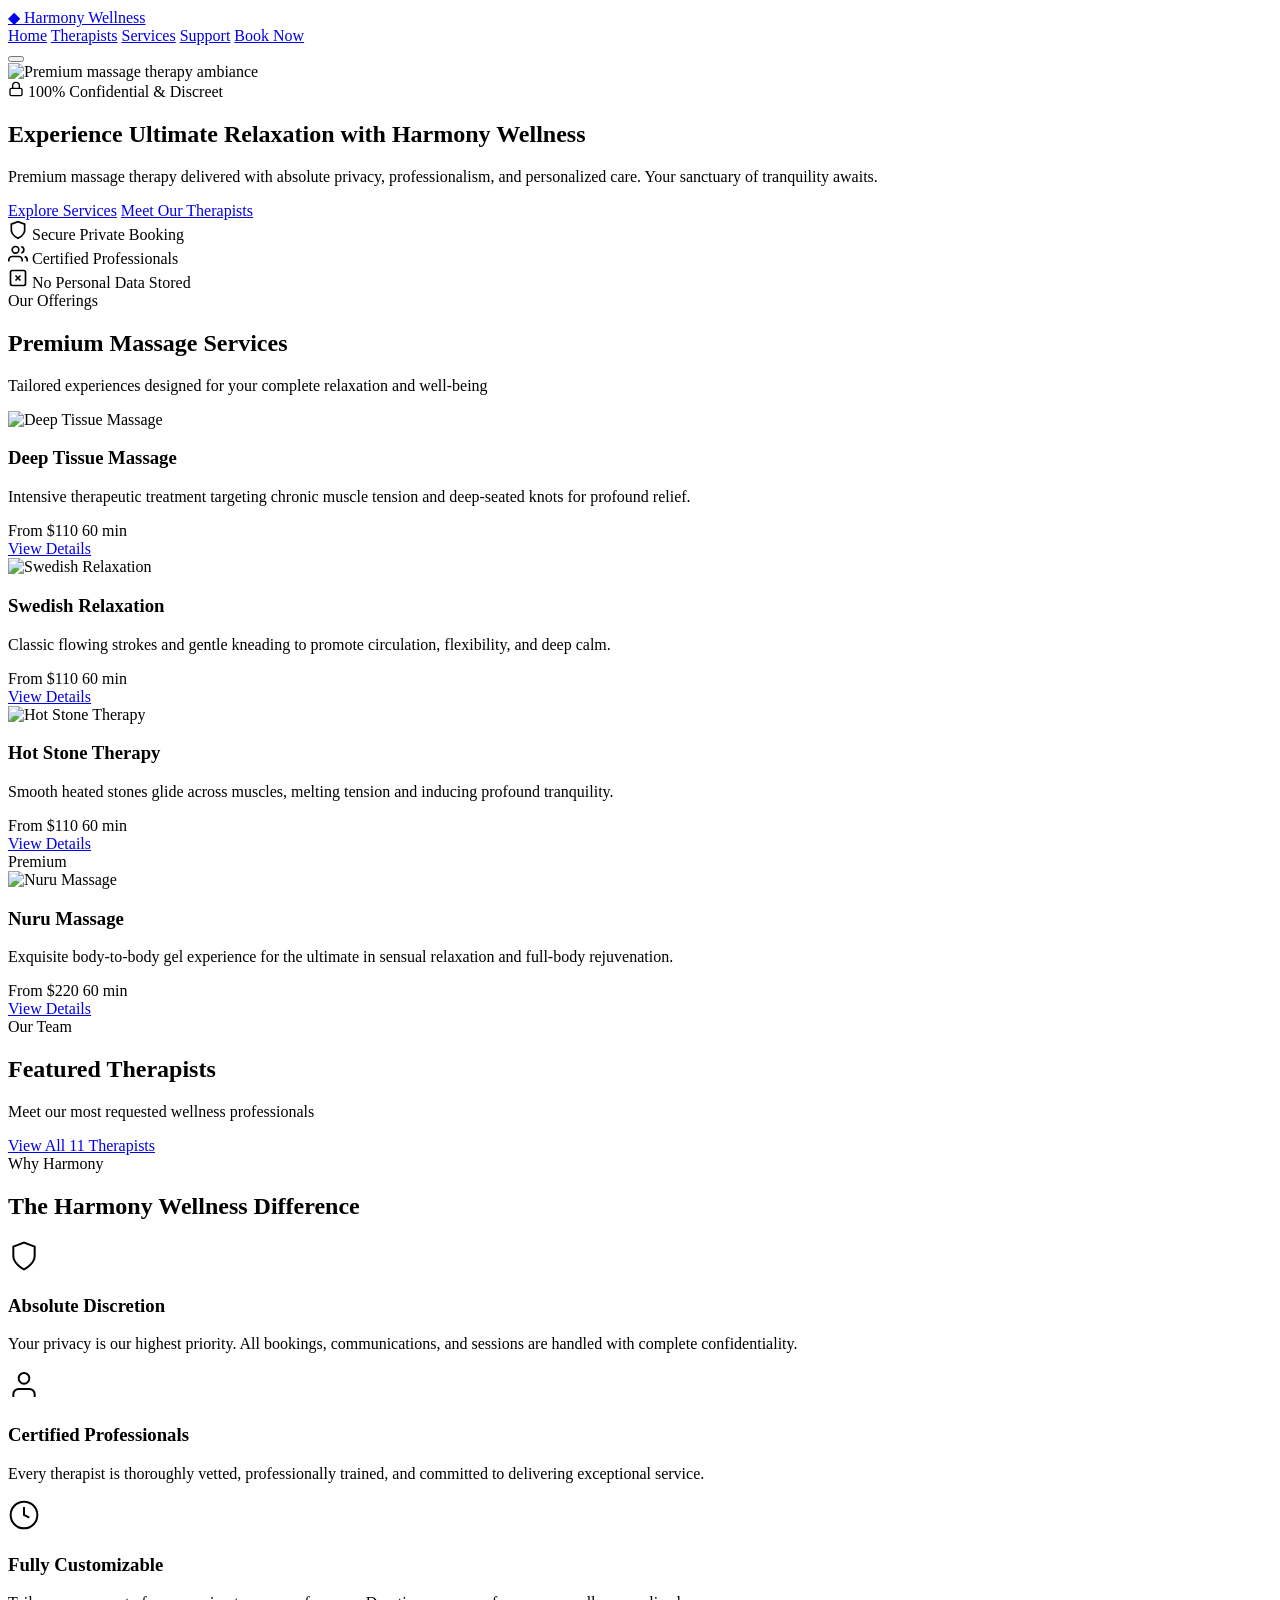
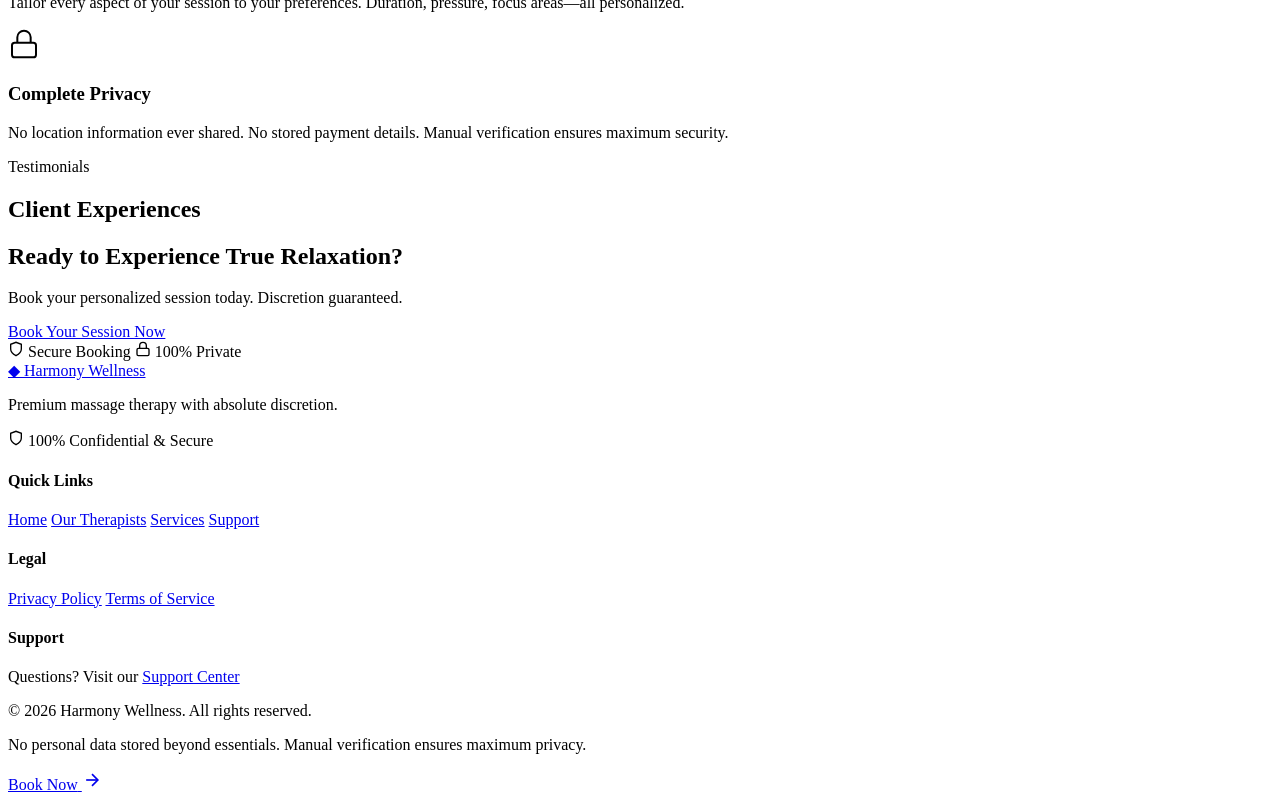
==== index.html @ 5033ab58 "Create index.html" ====
<!DOCTYPE html>
<html lang="en">
<head>
    <meta charset="UTF-8">
    <meta name="viewport" content="width=device-width, initial-scale=1.0">
    <meta name="description" content="Harmony Wellness - Premium massage therapy and relaxation services. Ultimate privacy, discretion, and client satisfaction.">
    <!-- HTTPS Security Note: This site uses secure connections for all data transmission -->
    <title>Harmony Wellness | Premium Massage Therapy & Relaxation</title>
    <link rel="preconnect" href="https://fonts.googleapis.com">
    <link rel="preconnect" href="https://fonts.gstatic.com" crossorigin>
    <link href="https://fonts.googleapis.com/css2?family=Inter:wght@300;400;500;600;700&family=Open+Sans:wght@400;500;600&display=swap" rel="stylesheet">
    <link rel="stylesheet" href="style.css">
</head>
<body>
    <!-- Sticky Header -->
    <header class="header-sticky">
        <div class="container header-container">
            <a href="index.html" class="logo">
                <span class="logo-icon">◆</span>
                <span class="logo-text">Harmony Wellness</span>
            </a>
            <nav class="main-nav" aria-label="Main Navigation">
                <a href="index.html" class="nav-link active">Home</a>
                <a href="therapists.html" class="nav-link">Therapists</a>
                <a href="services.html" class="nav-link">Services</a>
                <a href="support.html" class="nav-link">Support</a>
                <a href="checkout.html" class="nav-link nav-cta">Book Now</a>
            </nav>
            <button class="mobile-menu-toggle" aria-label="Toggle mobile menu">
                <span></span>
                <span></span>
                <span></span>
            </button>
        </div>
    </header>

    <!-- Hero Section -->
    <section class="hero">
        <div class="hero-bg">
            <!-- Unsplash: premium spa/massage ambiance -->
            <img src="https://images.unsplash.com/photo-1544161515-4ab6ce6db874?w=1920&q=80" alt="Premium massage therapy ambiance" class="hero-img">
            <div class="hero-overlay"></div>
        </div>
        <div class="container hero-content">
            <div class="hero-badge">
                <svg width="16" height="16" viewBox="0 0 24 24" fill="none" stroke="currentColor" stroke-width="2">
                    <rect x="3" y="11" width="18" height="11" rx="2" ry="2"></rect>
                    <path d="M7 11V7a5 5 0 0 1 10 0v4"></path>
                </svg>
                100% Confidential & Discreet
            </div>
            <h1 class="hero-title">Experience Ultimate Relaxation with Harmony Wellness</h1>
            <p class="hero-subtitle">Premium massage therapy delivered with absolute privacy, professionalism, and personalized care. Your sanctuary of tranquility awaits.</p>
            <div class="hero-cta-group">
                <a href="services.html" class="btn btn-primary btn-large">Explore Services</a>
                <a href="therapists.html" class="btn btn-outline btn-large">Meet Our Therapists</a>
            </div>
            <div class="hero-trust">
                <div class="trust-item">
                    <svg width="20" height="20" viewBox="0 0 24 24" fill="none" stroke="currentColor" stroke-width="2">
                        <path d="M12 22s8-4 8-10V5l-8-3-8 3v7c0 6 8 10 8 10z"></path>
                    </svg>
                    <span>Secure Private Booking</span>
                </div>
                <div class="trust-item">
                    <svg width="20" height="20" viewBox="0 0 24 24" fill="none" stroke="currentColor" stroke-width="2">
                        <path d="M17 21v-2a4 4 0 0 0-4-4H5a4 4 0 0 0-4 4v2"></path>
                        <circle cx="9" cy="7" r="4"></circle>
                        <path d="M23 21v-2a4 4 0 0 0-3-3.87"></path>
                        <path d="M16 3.13a4 4 0 0 1 0 7.75"></path>
                    </svg>
                    <span>Certified Professionals</span>
                </div>
                <div class="trust-item">
                    <svg width="20" height="20" viewBox="0 0 24 24" fill="none" stroke="currentColor" stroke-width="2">
                        <rect x="3" y="3" width="18" height="18" rx="2" ry="2"></rect>
                        <line x1="9" y1="9" x2="15" y2="15"></line>
                        <line x1="15" y1="9" x2="9" y2="15"></line>
                    </svg>
                    <span>No Personal Data Stored</span>
                </div>
            </div>
        </div>
    </section>

    <!-- Services Overview -->
    <section class="section section-services">
        <div class="container">
            <div class="section-header">
                <span class="section-label">Our Offerings</span>
                <h2 class="section-title">Premium Massage Services</h2>
                <p class="section-subtitle">Tailored experiences designed for your complete relaxation and well-being</p>
            </div>
            <div class="services-grid">
                <div class="service-card">
                    <div class="service-img-wrap">
                        <img src="https://images.unsplash.com/photo-1600334089648-b0d9d3028eb2?w=600&q=80" alt="Deep Tissue Massage" class="service-img">
                    </div>
                    <div class="service-content">
                        <h3 class="service-title">Deep Tissue Massage</h3>
                        <p class="service-desc">Intensive therapeutic treatment targeting chronic muscle tension and deep-seated knots for profound relief.</p>
                        <div class="service-meta">
                            <span class="service-price">From $110</span>
                            <span class="service-duration">60 min</span>
                        </div>
                        <a href="services.html" class="btn btn-secondary">View Details</a>
                    </div>
                </div>
                <div class="service-card">
                    <div class="service-img-wrap">
                        <img src="https://images.unsplash.com/photo-1519823551278-64ac92734fb1?w=600&q=80" alt="Swedish Relaxation" class="service-img">
                    </div>
                    <div class="service-content">
                        <h3 class="service-title">Swedish Relaxation</h3>
                        <p class="service-desc">Classic flowing strokes and gentle kneading to promote circulation, flexibility, and deep calm.</p>
                        <div class="service-meta">
                            <span class="service-price">From $110</span>
                            <span class="service-duration">60 min</span>
                        </div>
                        <a href="services.html" class="btn btn-secondary">View Details</a>
                    </div>
                </div>
                <div class="service-card">
                    <div class="service-img-wrap">
                        <img src="https://images.unsplash.com/photo-1540555700478-4be289fbecef?w=600&q=80" alt="Hot Stone Therapy" class="service-img">
                    </div>
                    <div class="service-content">
                        <h3 class="service-title">Hot Stone Therapy</h3>
                        <p class="service-desc">Smooth heated stones glide across muscles, melting tension and inducing profound tranquility.</p>
                        <div class="service-meta">
                            <span class="service-price">From $110</span>
                            <span class="service-duration">60 min</span>
                        </div>
                        <a href="services.html" class="btn btn-secondary">View Details</a>
                    </div>
                </div>
                <div class="service-card service-card-premium">
                    <div class="service-badge">Premium</div>
                    <div class="service-img-wrap">
                        <img src="https://images.unsplash.com/photo-1515377905703-c4788e51af15?w=600&q=80" alt="Nuru Massage" class="service-img">
                    </div>
                    <div class="service-content">
                        <h3 class="service-title">Nuru Massage</h3>
                        <p class="service-desc">Exquisite body-to-body gel experience for the ultimate in sensual relaxation and full-body rejuvenation.</p>
                        <div class="service-meta">
                            <span class="service-price">From $220</span>
                            <span class="service-duration">60 min</span>
                        </div>
                        <a href="services.html" class="btn btn-secondary">View Details</a>
                    </div>
                </div>
            </div>
        </div>
    </section>

    <!-- Featured Therapists -->
    <section class="section section-therapists bg-light">
        <div class="container">
            <div class="section-header">
                <span class="section-label">Our Team</span>
                <h2 class="section-title">Featured Therapists</h2>
                <p class="section-subtitle">Meet our most requested wellness professionals</p>
            </div>
            <div class="therapists-carousel" id="featuredTherapists">
                <!-- Populated by JS -->
            </div>
            <div class="section-cta">
                <a href="therapists.html" class="btn btn-primary">View All 11 Therapists</a>
            </div>
        </div>
    </section>

    <!-- Why Choose Us -->
    <section class="section section-why">
        <div class="container">
            <div class="section-header">
                <span class="section-label">Why Harmony</span>
                <h2 class="section-title">The Harmony Wellness Difference</h2>
            </div>
            <div class="why-grid">
                <div class="why-card">
                    <div class="why-icon">
                        <svg width="32" height="32" viewBox="0 0 24 24" fill="none" stroke="currentColor" stroke-width="1.5">
                            <path d="M12 22s8-4 8-10V5l-8-3-8 3v7c0 6 8 10 8 10z"></path>
                        </svg>
                    </div>
                    <h3 class="why-title">Absolute Discretion</h3>
                    <p class="why-desc">Your privacy is our highest priority. All bookings, communications, and sessions are handled with complete confidentiality.</p>
                </div>
                <div class="why-card">
                    <div class="why-icon">
                        <svg width="32" height="32" viewBox="0 0 24 24" fill="none" stroke="currentColor" stroke-width="1.5">
                            <path d="M20 21v-2a4 4 0 0 0-4-4H8a4 4 0 0 0-4 4v2"></path>
                            <circle cx="12" cy="7" r="4"></circle>
                        </svg>
                    </div>
                    <h3 class="why-title">Certified Professionals</h3>
                    <p class="why-desc">Every therapist is thoroughly vetted, professionally trained, and committed to delivering exceptional service.</p>
                </div>
                <div class="why-card">
                    <div class="why-icon">
                        <svg width="32" height="32" viewBox="0 0 24 24" fill="none" stroke="currentColor" stroke-width="1.5">
                            <circle cx="12" cy="12" r="10"></circle>
                            <path d="M12 6v6l4 2"></path>
                        </svg>
                    </div>
                    <h3 class="why-title">Fully Customizable</h3>
                    <p class="why-desc">Tailor every aspect of your session to your preferences. Duration, pressure, focus areas—all personalized.</p>
                </div>
                <div class="why-card">
                    <div class="why-icon">
                        <svg width="32" height="32" viewBox="0 0 24 24" fill="none" stroke="currentColor" stroke-width="1.5">
                            <rect x="3" y="11" width="18" height="11" rx="2" ry="2"></rect>
                            <path d="M7 11V7a5 5 0 0 1 10 0v4"></path>
                        </svg>
                    </div>
                    <h3 class="why-title">Complete Privacy</h3>
                    <p class="why-desc">No location information ever shared. No stored payment details. Manual verification ensures maximum security.</p>
                </div>
            </div>
        </div>
    </section>

    <!-- Testimonials -->
    <section class="section section-testimonials bg-light">
        <div class="container">
            <div class="section-header">
                <span class="section-label">Testimonials</span>
                <h2 class="section-title">Client Experiences</h2>
            </div>
            <div class="testimonials-slider" id="testimonialsSlider">
                <!-- Populated by JS -->
            </div>
        </div>
    </section>

    <!-- Final CTA -->
    <section class="section section-cta-final">
        <div class="container">
            <div class="cta-box">
                <h2 class="cta-title">Ready to Experience True Relaxation?</h2>
                <p class="cta-desc">Book your personalized session today. Discretion guaranteed.</p>
                <a href="checkout.html" class="btn btn-primary btn-large">Book Your Session Now</a>
                <div class="cta-trust">
                    <span class="trust-badge">
                        <svg width="16" height="16" viewBox="0 0 24 24" fill="none" stroke="currentColor" stroke-width="2">
                            <path d="M12 22s8-4 8-10V5l-8-3-8 3v7c0 6 8 10 8 10z"></path>
                        </svg>
                        Secure Booking
                    </span>
                    <span class="trust-badge">
                        <svg width="16" height="16" viewBox="0 0 24 24" fill="none" stroke="currentColor" stroke-width="2">
                            <rect x="3" y="11" width="18" height="11" rx="2" ry="2"></rect>
                            <path d="M7 11V7a5 5 0 0 1 10 0v4"></path>
                        </svg>
                        100% Private
                    </span>
                </div>
            </div>
        </div>
    </section>

    <!-- Footer -->
    <footer class="footer">
        <div class="container">
            <div class="footer-grid">
                <div class="footer-brand">
                    <a href="index.html" class="logo">
                        <span class="logo-icon">◆</span>
                        <span class="logo-text">Harmony Wellness</span>
                    </a>
                    <p class="footer-tagline">Premium massage therapy with absolute discretion.</p>
                    <div class="footer-secure">
                        <svg width="16" height="16" viewBox="0 0 24 24" fill="none" stroke="currentColor" stroke-width="2">
                            <path d="M12 22s8-4 8-10V5l-8-3-8 3v7c0 6 8 10 8 10z"></path>
                        </svg>
                        100% Confidential & Secure
                    </div>
                </div>
                <div class="footer-links">
                    <h4 class="footer-title">Quick Links</h4>
                    <nav aria-label="Footer Navigation">
                        <a href="index.html">Home</a>
                        <a href="therapists.html">Our Therapists</a>
                        <a href="services.html">Services</a>
                        <a href="support.html">Support</a>
                    </nav>
                </div>
                <div class="footer-links">
                    <h4 class="footer-title">Legal</h4>
                    <nav aria-label="Legal Navigation">
                        <a href="#" onclick="alert('Privacy Policy placeholder'); return false;">Privacy Policy</a>
                        <a href="#" onclick="alert('Terms of Service placeholder'); return false;">Terms of Service</a>
                    </nav>
                </div>
                <div class="footer-contact">
                    <h4 class="footer-title">Support</h4>
                    <p>Questions? Visit our <a href="support.html">Support Center</a></p>
                </div>
            </div>
            <div class="footer-bottom">
                <p class="copyright">&copy; 2026 Harmony Wellness. All rights reserved.</p>
                <p class="footer-note">No personal data stored beyond essentials. Manual verification ensures maximum privacy.</p>
            </div>
        </div>
    </footer>

    <!-- Floating Book Now Button -->
    <a href="checkout.html" class="floating-cta" aria-label="Book Now">
        <span>Book Now</span>
        <svg width="20" height="20" viewBox="0 0 24 24" fill="none" stroke="currentColor" stroke-width="2">
            <line x1="5" y1="12" x2="19" y2="12"></line>
            <polyline points="12 5 19 12 12 19"></polyline>
        </svg>
    </a>

    <script src="script.js"></script>
</body>
</html>
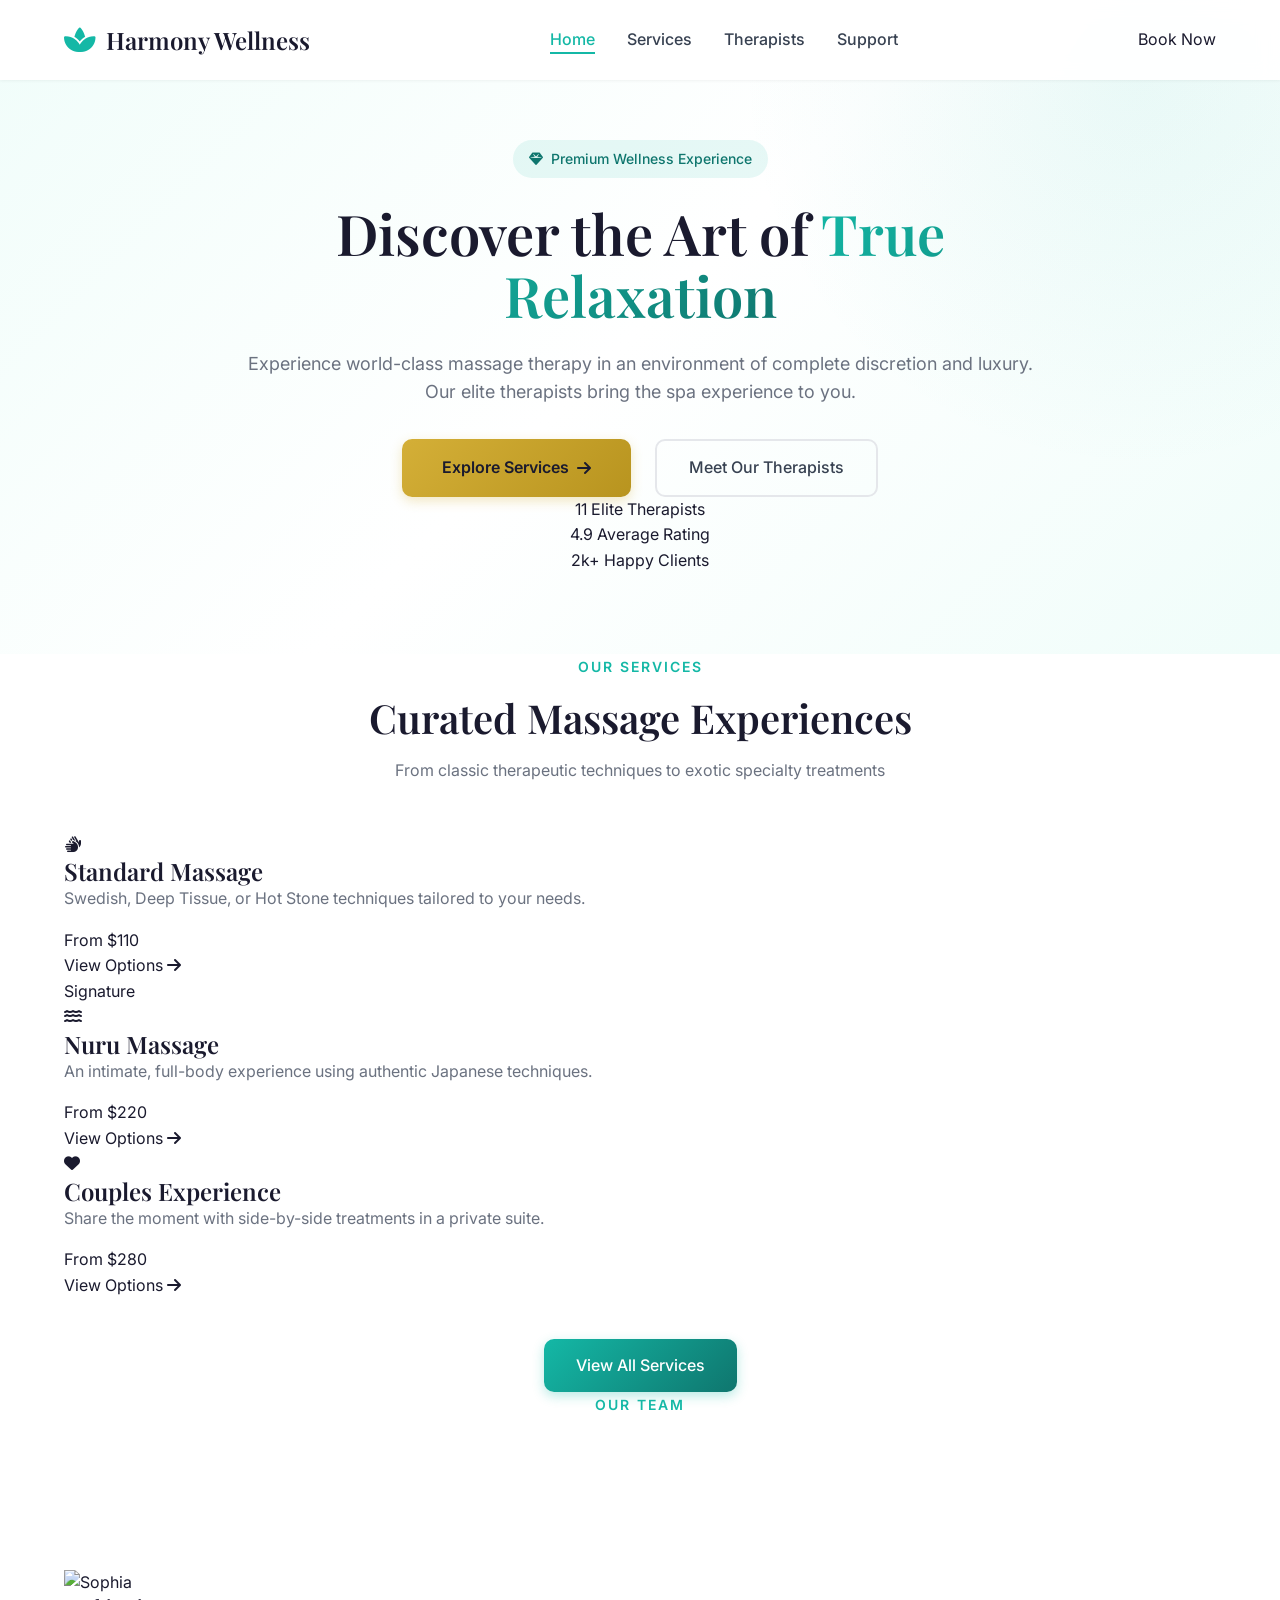
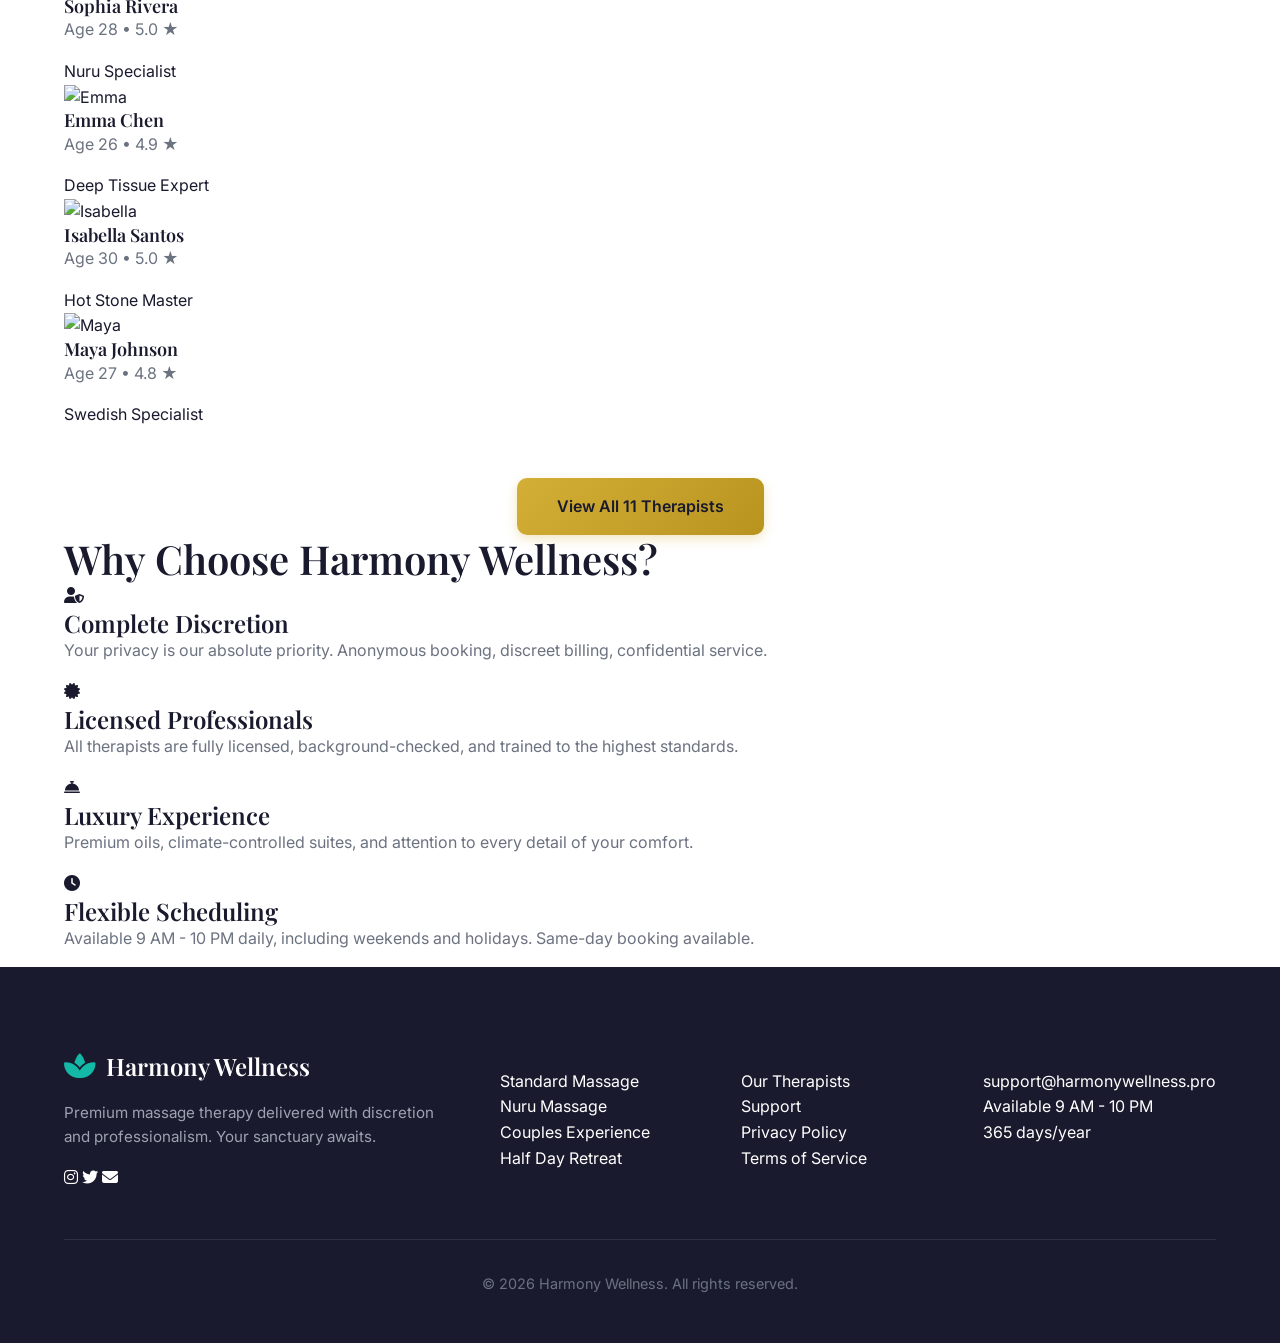
==== commit e74e3448: "Update index.html" ====
--- a/index.html
+++ b/index.html
@@ -3,316 +3,259 @@
 <head>
     <meta charset="UTF-8">
     <meta name="viewport" content="width=device-width, initial-scale=1.0">
-    <meta name="description" content="Harmony Wellness - Premium massage therapy and relaxation services. Ultimate privacy, discretion, and client satisfaction.">
-    <!-- HTTPS Security Note: This site uses secure connections for all data transmission -->
-    <title>Harmony Wellness | Premium Massage Therapy & Relaxation</title>
+    <meta name="description" content="Premium massage therapy with discretion and professionalism. Experience true relaxation with Harmony Wellness.">
+    <title>Harmony Wellness | Premium Massage Therapy</title>
+    
+    <!-- Fonts -->
     <link rel="preconnect" href="https://fonts.googleapis.com">
     <link rel="preconnect" href="https://fonts.gstatic.com" crossorigin>
-    <link href="https://fonts.googleapis.com/css2?family=Inter:wght@300;400;500;600;700&family=Open+Sans:wght@400;500;600&display=swap" rel="stylesheet">
+    <link href="https://fonts.googleapis.com/css2?family=Playfair+Display:wght@400;500;600;700&family=Inter:wght@300;400;500;600&display=swap" rel="stylesheet">
+    
+    <!-- Font Awesome -->
+    <link rel="stylesheet" href="https://cdnjs.cloudflare.com/ajax/libs/font-awesome/6.4.0/css/all.min.css">
+    
+    <!-- Styles -->
     <link rel="stylesheet" href="style.css">
 </head>
 <body>
-    <!-- Sticky Header -->
-    <header class="header-sticky">
-        <div class="container header-container">
-            <a href="index.html" class="logo">
-                <span class="logo-icon">◆</span>
-                <span class="logo-text">Harmony Wellness</span>
-            </a>
-            <nav class="main-nav" aria-label="Main Navigation">
-                <a href="index.html" class="nav-link active">Home</a>
-                <a href="therapists.html" class="nav-link">Therapists</a>
-                <a href="services.html" class="nav-link">Services</a>
-                <a href="support.html" class="nav-link">Support</a>
-                <a href="checkout.html" class="nav-link nav-cta">Book Now</a>
-            </nav>
-            <button class="mobile-menu-toggle" aria-label="Toggle mobile menu">
-                <span></span>
-                <span></span>
-                <span></span>
-            </button>
-        </div>
-    </header>
+        <!-- Navigation -->
+    <nav class="main-nav">
+        <div class="container">
+            <div class="nav-wrapper">
+                <a href="index.html" class="logo">
+                    <i class="fas fa-spa"></i>
+                    <span>Harmony Wellness</span>
+                </a>
+                <ul class="nav-links">
+                    <li><a href="index.html" class="active">Home</a></li>
+                    <li><a href="services.html">Services</a></li>
+                    <li><a href="therapists.html">Therapists</a></li>
+                    <li><a href="support.html">Support</a></li>
+                </ul>
+                <a href="checkout.html" class="btn-nav">Book Now</a>
+                <button class="mobile-menu-toggle" onclick="toggleMobileMenu()">
+                    <i class="fas fa-bars"></i>
+                </button>
+            </div>
+        </div>
+    </nav>
 
     <!-- Hero Section -->
-    <section class="hero">
-        <div class="hero-bg">
-            <!-- Unsplash: premium spa/massage ambiance -->
-            <img src="https://images.unsplash.com/photo-1544161515-4ab6ce6db874?w=1920&q=80" alt="Premium massage therapy ambiance" class="hero-img">
-            <div class="hero-overlay"></div>
-        </div>
-        <div class="container hero-content">
-            <div class="hero-badge">
-                <svg width="16" height="16" viewBox="0 0 24 24" fill="none" stroke="currentColor" stroke-width="2">
-                    <rect x="3" y="11" width="18" height="11" rx="2" ry="2"></rect>
-                    <path d="M7 11V7a5 5 0 0 1 10 0v4"></path>
-                </svg>
-                100% Confidential & Discreet
-            </div>
-            <h1 class="hero-title">Experience Ultimate Relaxation with Harmony Wellness</h1>
-            <p class="hero-subtitle">Premium massage therapy delivered with absolute privacy, professionalism, and personalized care. Your sanctuary of tranquility awaits.</p>
-            <div class="hero-cta-group">
-                <a href="services.html" class="btn btn-primary btn-large">Explore Services</a>
-                <a href="therapists.html" class="btn btn-outline btn-large">Meet Our Therapists</a>
-            </div>
-            <div class="hero-trust">
-                <div class="trust-item">
-                    <svg width="20" height="20" viewBox="0 0 24 24" fill="none" stroke="currentColor" stroke-width="2">
-                        <path d="M12 22s8-4 8-10V5l-8-3-8 3v7c0 6 8 10 8 10z"></path>
-                    </svg>
-                    <span>Secure Private Booking</span>
-                </div>
-                <div class="trust-item">
-                    <svg width="20" height="20" viewBox="0 0 24 24" fill="none" stroke="currentColor" stroke-width="2">
-                        <path d="M17 21v-2a4 4 0 0 0-4-4H5a4 4 0 0 0-4 4v2"></path>
-                        <circle cx="9" cy="7" r="4"></circle>
-                        <path d="M23 21v-2a4 4 0 0 0-3-3.87"></path>
-                        <path d="M16 3.13a4 4 0 0 1 0 7.75"></path>
-                    </svg>
-                    <span>Certified Professionals</span>
-                </div>
-                <div class="trust-item">
-                    <svg width="20" height="20" viewBox="0 0 24 24" fill="none" stroke="currentColor" stroke-width="2">
-                        <rect x="3" y="3" width="18" height="18" rx="2" ry="2"></rect>
-                        <line x1="9" y1="9" x2="15" y2="15"></line>
-                        <line x1="15" y1="9" x2="9" y2="15"></line>
-                    </svg>
-                    <span>No Personal Data Stored</span>
-                </div>
+    <section class="hero-section">
+        <div class="hero-bg"></div>
+        <div class="container">
+            <div class="hero-content">
+                <div class="hero-badge">
+                    <i class="fas fa-gem"></i>
+                    <span>Premium Wellness Experience</span>
+                </div>
+                <h1 class="hero-title">Discover the Art of <span class="text-gradient">True Relaxation</span></h1>
+                <p class="hero-description">
+                    Experience world-class massage therapy in an environment of complete discretion and luxury. 
+                    Our elite therapists bring the spa experience to you.
+                </p>
+                <div class="hero-cta">
+                    <a href="services.html" class="btn-gold">
+                        Explore Services
+                        <i class="fas fa-arrow-right"></i>
+                    </a>
+                    <a href="therapists.html" class="btn-secondary">
+                        Meet Our Therapists
+                    </a>
+                </div>
+                <div class="hero-stats">
+                    <div class="stat-item">
+                        <span class="stat-number">11</span>
+                        <span class="stat-label">Elite Therapists</span>
+                    </div>
+                    <div class="stat-item">
+                        <span class="stat-number">4.9</span>
+                        <span class="stat-label">Average Rating</span>
+                    </div>
+                    <div class="stat-item">
+                        <span class="stat-number">2k+</span>
+                        <span class="stat-label">Happy Clients</span>
+                    </div>
+                </div>
+            </div>
+        </div>
+    </section>
+        <!-- Featured Services Section -->
+    <section class="section-light">
+        <div class="container">
+            <div class="section-header">
+                <span class="section-subtitle">Our Services</span>
+                <h2 class="section-title">Curated Massage Experiences</h2>
+                <p class="section-description">From classic therapeutic techniques to exotic specialty treatments</p>
+            </div>
+            
+            <div class="services-preview-grid">
+                <!-- Standard Massage -->
+                <div class="service-preview-card">
+                    <div class="service-icon">
+                        <i class="fas fa-hands"></i>
+                    </div>
+                    <h3>Standard Massage</h3>
+                    <p>Swedish, Deep Tissue, or Hot Stone techniques tailored to your needs.</p>
+                    <div class="service-price">From $110</div>
+                    <a href="services.html#standard" class="btn-text">View Options <i class="fas fa-arrow-right"></i></a>
+                </div>
+                
+                <!-- Nuru Massage -->
+                <div class="service-preview-card featured">
+                    <div class="service-badge">Signature</div>
+                    <div class="service-icon">
+                        <i class="fas fa-water"></i>
+                    </div>
+                    <h3>Nuru Massage</h3>
+                    <p>An intimate, full-body experience using authentic Japanese techniques.</p>
+                    <div class="service-price">From $220</div>
+                    <a href="services.html#nuru" class="btn-text">View Options <i class="fas fa-arrow-right"></i></a>
+                </div>
+                
+                <!-- Couples Massage -->
+                <div class="service-preview-card">
+                    <div class="service-icon">
+                        <i class="fas fa-heart"></i>
+                    </div>
+                    <h3>Couples Experience</h3>
+                    <p>Share the moment with side-by-side treatments in a private suite.</p>
+                    <div class="service-price">From $280</div>
+                    <a href="services.html#couples" class="btn-text">View Options <i class="fas fa-arrow-right"></i></a>
+                </div>
+            </div>
+            
+            <div class="text-center" style="margin-top: 40px;">
+                <a href="services.html" class="btn-primary">View All Services</a>
+            </div>
+        </div>
+    </section>
+        <!-- Featured Therapists -->
+    <section class="section-dark">
+        <div class="container">
+            <div class="section-header light">
+                <span class="section-subtitle">Our Team</span>
+                <h2 class="section-title" style="color: white;">Meet Our Elite Therapists</h2>
+                <p class="section-description" style="color: rgba(255,255,255,0.7);">Licensed professionals with years of experience</p>
+            </div>
+            
+            <div class="therapists-preview-grid">
+                <div class="therapist-preview">
+                    <div class="therapist-img">
+                        <img src="https://images.unsplash.com/photo-1544005313-94ddf0286df2?w=300&h=300&fit=crop" alt="Sophia">
+                    </div>
+                    <h4>Sophia Rivera</h4>
+                    <p>Age 28 • 5.0 ★</p>
+                    <span class="specialty">Nuru Specialist</span>
+                </div>
+                <div class="therapist-preview">
+                    <div class="therapist-img">
+                        <img src="https://images.unsplash.com/photo-1531746020798-e6953c6e8e04?w=300&h=300&fit=crop" alt="Emma">
+                    </div>
+                    <h4>Emma Chen</h4>
+                    <p>Age 26 • 4.9 ★</p>
+                    <span class="specialty">Deep Tissue Expert</span>
+                </div>
+                <div class="therapist-preview">
+                    <div class="therapist-img">
+                        <img src="https://images.unsplash.com/photo-1517841905240-472988babdf9?w=300&h=300&fit=crop" alt="Isabella">
+                    </div>
+                    <h4>Isabella Santos</h4>
+                    <p>Age 30 • 5.0 ★</p>
+                    <span class="specialty">Hot Stone Master</span>
+                </div>
+                <div class="therapist-preview">
+                    <div class="therapist-img">
+                        <img src="https://images.unsplash.com/photo-1524504388940-b1c1722653e1?w=300&h=300&fit=crop" alt="Maya">
+                    </div>
+                    <h4>Maya Johnson</h4>
+                    <p>Age 27 • 4.8 ★</p>
+                    <span class="specialty">Swedish Specialist</span>
+                </div>
+            </div>
+            
+            <div class="text-center" style="margin-top: 50px;">
+                <a href="therapists.html" class="btn-gold">View All 11 Therapists</a>
             </div>
         </div>
     </section>
 
-    <!-- Services Overview -->
-    <section class="section section-services">
-        <div class="container">
-            <div class="section-header">
-                <span class="section-label">Our Offerings</span>
-                <h2 class="section-title">Premium Massage Services</h2>
-                <p class="section-subtitle">Tailored experiences designed for your complete relaxation and well-being</p>
-            </div>
-            <div class="services-grid">
-                <div class="service-card">
-                    <div class="service-img-wrap">
-                        <img src="https://images.unsplash.com/photo-1600334089648-b0d9d3028eb2?w=600&q=80" alt="Deep Tissue Massage" class="service-img">
-                    </div>
-                    <div class="service-content">
-                        <h3 class="service-title">Deep Tissue Massage</h3>
-                        <p class="service-desc">Intensive therapeutic treatment targeting chronic muscle tension and deep-seated knots for profound relief.</p>
-                        <div class="service-meta">
-                            <span class="service-price">From $110</span>
-                            <span class="service-duration">60 min</span>
-                        </div>
-                        <a href="services.html" class="btn btn-secondary">View Details</a>
-                    </div>
-                </div>
-                <div class="service-card">
-                    <div class="service-img-wrap">
-                        <img src="https://images.unsplash.com/photo-1519823551278-64ac92734fb1?w=600&q=80" alt="Swedish Relaxation" class="service-img">
-                    </div>
-                    <div class="service-content">
-                        <h3 class="service-title">Swedish Relaxation</h3>
-                        <p class="service-desc">Classic flowing strokes and gentle kneading to promote circulation, flexibility, and deep calm.</p>
-                        <div class="service-meta">
-                            <span class="service-price">From $110</span>
-                            <span class="service-duration">60 min</span>
-                        </div>
-                        <a href="services.html" class="btn btn-secondary">View Details</a>
-                    </div>
-                </div>
-                <div class="service-card">
-                    <div class="service-img-wrap">
-                        <img src="https://images.unsplash.com/photo-1540555700478-4be289fbecef?w=600&q=80" alt="Hot Stone Therapy" class="service-img">
-                    </div>
-                    <div class="service-content">
-                        <h3 class="service-title">Hot Stone Therapy</h3>
-                        <p class="service-desc">Smooth heated stones glide across muscles, melting tension and inducing profound tranquility.</p>
-                        <div class="service-meta">
-                            <span class="service-price">From $110</span>
-                            <span class="service-duration">60 min</span>
-                        </div>
-                        <a href="services.html" class="btn btn-secondary">View Details</a>
-                    </div>
-                </div>
-                <div class="service-card service-card-premium">
-                    <div class="service-badge">Premium</div>
-                    <div class="service-img-wrap">
-                        <img src="https://images.unsplash.com/photo-1515377905703-c4788e51af15?w=600&q=80" alt="Nuru Massage" class="service-img">
-                    </div>
-                    <div class="service-content">
-                        <h3 class="service-title">Nuru Massage</h3>
-                        <p class="service-desc">Exquisite body-to-body gel experience for the ultimate in sensual relaxation and full-body rejuvenation.</p>
-                        <div class="service-meta">
-                            <span class="service-price">From $220</span>
-                            <span class="service-duration">60 min</span>
-                        </div>
-                        <a href="services.html" class="btn btn-secondary">View Details</a>
-                    </div>
-                </div>
-            </div>
-        </div>
-    </section>
-
-    <!-- Featured Therapists -->
-    <section class="section section-therapists bg-light">
-        <div class="container">
-            <div class="section-header">
-                <span class="section-label">Our Team</span>
-                <h2 class="section-title">Featured Therapists</h2>
-                <p class="section-subtitle">Meet our most requested wellness professionals</p>
-            </div>
-            <div class="therapists-carousel" id="featuredTherapists">
-                <!-- Populated by JS -->
-            </div>
-            <div class="section-cta">
-                <a href="therapists.html" class="btn btn-primary">View All 11 Therapists</a>
-            </div>
-        </div>
-    </section>
-
-    <!-- Why Choose Us -->
-    <section class="section section-why">
-        <div class="container">
-            <div class="section-header">
-                <span class="section-label">Why Harmony</span>
-                <h2 class="section-title">The Harmony Wellness Difference</h2>
-            </div>
-            <div class="why-grid">
-                <div class="why-card">
-                    <div class="why-icon">
-                        <svg width="32" height="32" viewBox="0 0 24 24" fill="none" stroke="currentColor" stroke-width="1.5">
-                            <path d="M12 22s8-4 8-10V5l-8-3-8 3v7c0 6 8 10 8 10z"></path>
-                        </svg>
-                    </div>
-                    <h3 class="why-title">Absolute Discretion</h3>
-                    <p class="why-desc">Your privacy is our highest priority. All bookings, communications, and sessions are handled with complete confidentiality.</p>
-                </div>
-                <div class="why-card">
-                    <div class="why-icon">
-                        <svg width="32" height="32" viewBox="0 0 24 24" fill="none" stroke="currentColor" stroke-width="1.5">
-                            <path d="M20 21v-2a4 4 0 0 0-4-4H8a4 4 0 0 0-4 4v2"></path>
-                            <circle cx="12" cy="7" r="4"></circle>
-                        </svg>
-                    </div>
-                    <h3 class="why-title">Certified Professionals</h3>
-                    <p class="why-desc">Every therapist is thoroughly vetted, professionally trained, and committed to delivering exceptional service.</p>
-                </div>
-                <div class="why-card">
-                    <div class="why-icon">
-                        <svg width="32" height="32" viewBox="0 0 24 24" fill="none" stroke="currentColor" stroke-width="1.5">
-                            <circle cx="12" cy="12" r="10"></circle>
-                            <path d="M12 6v6l4 2"></path>
-                        </svg>
-                    </div>
-                    <h3 class="why-title">Fully Customizable</h3>
-                    <p class="why-desc">Tailor every aspect of your session to your preferences. Duration, pressure, focus areas—all personalized.</p>
-                </div>
-                <div class="why-card">
-                    <div class="why-icon">
-                        <svg width="32" height="32" viewBox="0 0 24 24" fill="none" stroke="currentColor" stroke-width="1.5">
-                            <rect x="3" y="11" width="18" height="11" rx="2" ry="2"></rect>
-                            <path d="M7 11V7a5 5 0 0 1 10 0v4"></path>
-                        </svg>
-                    </div>
-                    <h3 class="why-title">Complete Privacy</h3>
-                    <p class="why-desc">No location information ever shared. No stored payment details. Manual verification ensures maximum security.</p>
-                </div>
-            </div>
-        </div>
-    </section>
-
-    <!-- Testimonials -->
-    <section class="section section-testimonials bg-light">
-        <div class="container">
-            <div class="section-header">
-                <span class="section-label">Testimonials</span>
-                <h2 class="section-title">Client Experiences</h2>
-            </div>
-            <div class="testimonials-slider" id="testimonialsSlider">
-                <!-- Populated by JS -->
-            </div>
-        </div>
-    </section>
-
-    <!-- Final CTA -->
-    <section class="section section-cta-final">
-        <div class="container">
-            <div class="cta-box">
-                <h2 class="cta-title">Ready to Experience True Relaxation?</h2>
-                <p class="cta-desc">Book your personalized session today. Discretion guaranteed.</p>
-                <a href="checkout.html" class="btn btn-primary btn-large">Book Your Session Now</a>
-                <div class="cta-trust">
-                    <span class="trust-badge">
-                        <svg width="16" height="16" viewBox="0 0 24 24" fill="none" stroke="currentColor" stroke-width="2">
-                            <path d="M12 22s8-4 8-10V5l-8-3-8 3v7c0 6 8 10 8 10z"></path>
-                        </svg>
-                        Secure Booking
-                    </span>
-                    <span class="trust-badge">
-                        <svg width="16" height="16" viewBox="0 0 24 24" fill="none" stroke="currentColor" stroke-width="2">
-                            <rect x="3" y="11" width="18" height="11" rx="2" ry="2"></rect>
-                            <path d="M7 11V7a5 5 0 0 1 10 0v4"></path>
-                        </svg>
-                        100% Private
-                    </span>
-                </div>
-            </div>
-        </div>
-    </section>
-
-    <!-- Footer -->
-    <footer class="footer">
-        <div class="container">
-            <div class="footer-grid">
+    <!-- Trust Section -->
+    <section class="trust-section-full">
+        <div class="container">
+            <h2>Why Choose Harmony Wellness?</h2>
+            <div class="trust-grid-large">
+                <div class="trust-card">
+                    <i class="fas fa-user-shield"></i>
+                    <h3>Complete Discretion</h3>
+                    <p>Your privacy is our absolute priority. Anonymous booking, discreet billing, confidential service.</p>
+                </div>
+                <div class="trust-card">
+                    <i class="fas fa-certificate"></i>
+                    <h3>Licensed Professionals</h3>
+                    <p>All therapists are fully licensed, background-checked, and trained to the highest standards.</p>
+                </div>
+                <div class="trust-card">
+                    <i class="fas fa-concierge-bell"></i>
+                    <h3>Luxury Experience</h3>
+                    <p>Premium oils, climate-controlled suites, and attention to every detail of your comfort.</p>
+                </div>
+                <div class="trust-card">
+                    <i class="fas fa-clock"></i>
+                    <h3>Flexible Scheduling</h3>
+                    <p>Available 9 AM - 10 PM daily, including weekends and holidays. Same-day booking available.</p>
+                </div>
+            </div>
+        </div>
+    </section>
+        <!-- Footer -->
+    <footer class="main-footer">
+        <div class="container">
+            <div class="footer-content">
                 <div class="footer-brand">
-                    <a href="index.html" class="logo">
-                        <span class="logo-icon">◆</span>
-                        <span class="logo-text">Harmony Wellness</span>
-                    </a>
-                    <p class="footer-tagline">Premium massage therapy with absolute discretion.</p>
-                    <div class="footer-secure">
-                        <svg width="16" height="16" viewBox="0 0 24 24" fill="none" stroke="currentColor" stroke-width="2">
-                            <path d="M12 22s8-4 8-10V5l-8-3-8 3v7c0 6 8 10 8 10z"></path>
-                        </svg>
-                        100% Confidential & Secure
-                    </div>
-                </div>
-                <div class="footer-links">
-                    <h4 class="footer-title">Quick Links</h4>
-                    <nav aria-label="Footer Navigation">
-                        <a href="index.html">Home</a>
-                        <a href="therapists.html">Our Therapists</a>
-                        <a href="services.html">Services</a>
-                        <a href="support.html">Support</a>
-                    </nav>
-                </div>
-                <div class="footer-links">
-                    <h4 class="footer-title">Legal</h4>
-                    <nav aria-label="Legal Navigation">
-                        <a href="#" onclick="alert('Privacy Policy placeholder'); return false;">Privacy Policy</a>
-                        <a href="#" onclick="alert('Terms of Service placeholder'); return false;">Terms of Service</a>
-                    </nav>
-                </div>
-                <div class="footer-contact">
-                    <h4 class="footer-title">Support</h4>
-                    <p>Questions? Visit our <a href="support.html">Support Center</a></p>
+                    <div class="logo" style="color: white; margin-bottom: 15px;">
+                        <i class="fas fa-spa"></i>
+                        <span>Harmony Wellness</span>
+                    </div>
+                    <p>Premium massage therapy delivered with discretion and professionalism. Your sanctuary awaits.</p>
+                    <div class="footer-social">
+                        <a href="#"><i class="fab fa-instagram"></i></a>
+                        <a href="#"><i class="fab fa-twitter"></i></a>
+                        <a href="#"><i class="fas fa-envelope"></i></a>
+                    </div>
+                </div>
+                <div class="footer-links-col">
+                    <h4>Services</h4>
+                    <ul>
+                        <li><a href="services.html">Standard Massage</a></li>
+                        <li><a href="services.html">Nuru Massage</a></li>
+                        <li><a href="services.html">Couples Experience</a></li>
+                        <li><a href="services.html">Half Day Retreat</a></li>
+                    </ul>
+                </div>
+                <div class="footer-links-col">
+                    <h4>Company</h4>
+                    <ul>
+                        <li><a href="therapists.html">Our Therapists</a></li>
+                        <li><a href="support.html">Support</a></li>
+                        <li><a href="#">Privacy Policy</a></li>
+                        <li><a href="#">Terms of Service</a></li>
+                    </ul>
+                </div>
+                <div class="footer-links-col">
+                    <h4>Contact</h4>
+                    <ul>
+                        <li><a href="mailto:support@harmonywellness.pro">support@harmonywellness.pro</a></li>
+                        <li>Available 9 AM - 10 PM</li>
+                        <li>365 days/year</li>
+                    </ul>
                 </div>
             </div>
             <div class="footer-bottom">
-                <p class="copyright">&copy; 2026 Harmony Wellness. All rights reserved.</p>
-                <p class="footer-note">No personal data stored beyond essentials. Manual verification ensures maximum privacy.</p>
+                <p>&copy; 2026 Harmony Wellness. All rights reserved.</p>
             </div>
         </div>
     </footer>
-
-    <!-- Floating Book Now Button -->
-    <a href="checkout.html" class="floating-cta" aria-label="Book Now">
-        <span>Book Now</span>
-        <svg width="20" height="20" viewBox="0 0 24 24" fill="none" stroke="currentColor" stroke-width="2">
-            <line x1="5" y1="12" x2="19" y2="12"></line>
-            <polyline points="12 5 19 12 12 19"></polyline>
-        </svg>
-    </a>
 
     <script src="script.js"></script>
 </body>
--- a/style.css
+++ b/style.css
@@ -0,0 +1,754 @@
+/* ============================================
+   HARMONY WELLNESS - COMPLETE STYLESHEET
+   ============================================ */
+
+/* CSS Variables */
+:root {
+    /* Primary Colors */
+    --primary-teal: #14b8a6;
+    --primary-teal-dark: #0f766e;
+    --primary-teal-light: #5eead4;
+    
+    /* Secondary Colors */
+    --secondary-gold: #d4af37;
+    --secondary-gold-light: #f4e4c1;
+    
+    /* Neutral Colors */
+    --black: #1a1a2e;
+    --dark-gray: #374151;
+    --medium-gray: #6b7280;
+    --light-gray: #9ca3af;
+    --lighter-gray: #e5e7eb;
+    --off-white: #f9fafb;
+    --white: #ffffff;
+    
+    /* Semantic Colors */
+    --success: #10b981;
+    --warning: #f59e0b;
+    --error: #ef4444;
+    --info: #3b82f6;
+    
+    /* Typography */
+    --font-heading: 'Playfair Display', serif;
+    --font-body: 'Inter', sans-serif;
+    
+    /* Spacing */
+    --spacing-xs: 0.5rem;
+    --spacing-sm: 1rem;
+    --spacing-md: 1.5rem;
+    --spacing-lg: 2rem;
+    --spacing-xl: 3rem;
+    --spacing-xxl: 5rem;
+    
+    /* Shadows */
+    --shadow-sm: 0 1px 2px rgba(0,0,0,0.05);
+    --shadow-md: 0 4px 6px rgba(0,0,0,0.07);
+    --shadow-lg: 0 10px 25px rgba(0,0,0,0.1);
+    --shadow-xl: 0 20px 40px rgba(0,0,0,0.15);
+    
+    /* Transitions */
+    --transition-fast: 0.15s ease;
+    --transition-base: 0.3s ease;
+    --transition-slow: 0.5s ease;
+    
+    /* Border Radius */
+    --radius-sm: 6px;
+    --radius-md: 10px;
+    --radius-lg: 16px;
+    --radius-xl: 24px;
+}
+
+/* Reset & Base */
+*, *::before, *::after {
+    box-sizing: border-box;
+    margin: 0;
+    padding: 0;
+}
+
+html {
+    scroll-behavior: smooth;
+    font-size: 16px;
+}
+
+body {
+    font-family: var(--font-body);
+    color: var(--black);
+    line-height: 1.6;
+    background-color: var(--white);
+    overflow-x: hidden;
+}
+
+img {
+    max-width: 100%;
+    height: auto;
+    display: block;
+}
+
+a {
+    text-decoration: none;
+    color: inherit;
+    transition: var(--transition-base);
+}
+
+ul {
+    list-style: none;
+}
+
+button {
+    font-family: inherit;
+    cursor: pointer;
+    border: none;
+    background: none;
+}
+
+.container {
+    max-width: 1200px;
+    margin: 0 auto;
+    padding: 0 var(--spacing-md);
+}
+/* Typography */
+h1, h2, h3, h4, h5, h6 {
+    font-family: var(--font-heading);
+    font-weight: 600;
+    line-height: 1.2;
+    color: var(--black);
+}
+
+h1 { font-size: clamp(2rem, 5vw, 3.5rem); }
+h2 { font-size: clamp(1.75rem, 4vw, 2.5rem); }
+h3 { font-size: clamp(1.25rem, 3vw, 1.5rem); }
+h4 { font-size: 1.125rem; }
+
+p {
+    color: var(--medium-gray);
+    margin-bottom: var(--spacing-sm);
+}
+
+.text-center { text-align: center; }
+.text-gradient {
+    background: linear-gradient(135deg, var(--primary-teal) 0%, var(--primary-teal-dark) 100%);
+    -webkit-background-clip: text;
+    -webkit-text-fill-color: transparent;
+    background-clip: text;
+}
+
+/* Buttons */
+.btn-primary {
+    display: inline-flex;
+    align-items: center;
+    justify-content: center;
+    gap: 8px;
+    padding: 14px 32px;
+    background: linear-gradient(135deg, var(--primary-teal) 0%, var(--primary-teal-dark) 100%);
+    color: var(--white);
+    font-weight: 500;
+    border-radius: var(--radius-md);
+    transition: var(--transition-base);
+    box-shadow: 0 4px 12px rgba(20, 184, 166, 0.3);
+}
+
+.btn-primary:hover {
+    transform: translateY(-2px);
+    box-shadow: 0 6px 20px rgba(20, 184, 166, 0.4);
+}
+
+.btn-primary:disabled {
+    opacity: 0.6;
+    cursor: not-allowed;
+    transform: none;
+}
+
+.btn-secondary {
+    display: inline-flex;
+    align-items: center;
+    justify-content: center;
+    gap: 8px;
+    padding: 14px 32px;
+    background: transparent;
+    color: var(--dark-gray);
+    font-weight: 500;
+    border: 2px solid var(--lighter-gray);
+    border-radius: var(--radius-md);
+    transition: var(--transition-base);
+}
+
+.btn-secondary:hover {
+    border-color: var(--primary-teal);
+    color: var(--primary-teal);
+    background: rgba(20, 184, 166, 0.05);
+}
+
+.btn-gold {
+    display: inline-flex;
+    align-items: center;
+    justify-content: center;
+    gap: 8px;
+    padding: 16px 40px;
+    background: linear-gradient(135deg, var(--secondary-gold) 0%, #b8941f 100%);
+    color: var(--black);
+    font-weight: 600;
+    border-radius: var(--radius-md);
+    transition: var(--transition-base);
+    box-shadow: 0 4px 12px rgba(212, 175, 55, 0.3);
+}
+
+.btn-gold:hover {
+    transform: translateY(-2px);
+    box-shadow: 0 6px 20px rgba(212, 175, 55, 0.4);
+}
+
+/* Section Headers */
+.section-header {
+    text-align: center;
+    margin-bottom: var(--spacing-xl);
+}
+
+.section-subtitle {
+    display: inline-block;
+    color: var(--primary-teal);
+    font-weight: 600;
+    text-transform: uppercase;
+    letter-spacing: 2px;
+    font-size: 0.875rem;
+    margin-bottom: var(--spacing-sm);
+}
+
+.section-title {
+    margin-bottom: var(--spacing-sm);
+}
+
+.section-description {
+    max-width: 600px;
+    margin: 0 auto;
+    color: var(--medium-gray);
+}
+/* Navigation */
+.main-nav {
+    position: fixed;
+    top: 0;
+    left: 0;
+    right: 0;
+    background: rgba(255, 255, 255, 0.95);
+    backdrop-filter: blur(10px);
+    z-index: 1000;
+    box-shadow: 0 1px 3px rgba(0,0,0,0.05);
+    transition: var(--transition-base);
+}
+
+.nav-wrapper {
+    display: flex;
+    align-items: center;
+    justify-content: space-between;
+    height: 80px;
+}
+
+.logo {
+    display: flex;
+    align-items: center;
+    gap: 10px;
+    font-family: var(--font-heading);
+    font-size: 1.5rem;
+    font-weight: 600;
+    color: var(--black);
+}
+
+.logo i {
+    color: var(--primary-teal);
+    font-size: 1.75rem;
+}
+
+.nav-links {
+    display: flex;
+    align-items: center;
+    gap: var(--spacing-lg);
+}
+
+.nav-links a {
+    color: var(--dark-gray);
+    font-weight: 500;
+    position: relative;
+    padding: 5px 0;
+}
+
+.nav-links a::after {
+    content: '';
+    position: absolute;
+    bottom: 0;
+    left: 0;
+    width: 0;
+    height: 2px;
+    background: var(--primary-teal);
+    transition: var(--transition-base);
+}
+
+.nav-links a:hover::after,
+.nav-links a.active::after {
+    width: 100%;
+}
+
+.nav-links a:hover,
+.nav-links a.active {
+    color: var(--primary-teal);
+}
+
+.mobile-menu-toggle {
+    display: none;
+    font-size: 1.5rem;
+    color: var(--black);
+    padding: 10px;
+}
+
+/* Mobile Navigation */
+@media (max-width: 768px) {
+    .nav-links {
+        position: fixed;
+        top: 80px;
+        left: 0;
+        right: 0;
+        background: var(--white);
+        flex-direction: column;
+        padding: var(--spacing-md);
+        gap: var(--spacing-md);
+        box-shadow: var(--shadow-lg);
+        transform: translateY(-150%);
+        transition: transform 0.3s ease;
+    }
+    
+    .nav-links.active {
+        transform: translateY(0);
+    }
+    
+    .mobile-menu-toggle {
+        display: block;
+    }
+}
+/* Hero Section */
+.hero-section {
+    padding: 140px 0 80px;
+    background: linear-gradient(135deg, #f0fdfa 0%, #ffffff 50%, #f0fdfa 100%);
+    position: relative;
+    overflow: hidden;
+}
+
+.hero-section::before {
+    content: '';
+    position: absolute;
+    top: -50%;
+    right: -20%;
+    width: 800px;
+    height: 800px;
+    background: radial-gradient(circle, rgba(20, 184, 166, 0.08) 0%, transparent 70%);
+    pointer-events: none;
+}
+
+.hero-content {
+    max-width: 800px;
+    margin: 0 auto;
+    text-align: center;
+    position: relative;
+    z-index: 1;
+}
+
+.hero-badge {
+    display: inline-flex;
+    align-items: center;
+    gap: 8px;
+    background: rgba(20, 184, 166, 0.1);
+    color: var(--primary-teal-dark);
+    padding: 8px 16px;
+    border-radius: 50px;
+    font-size: 0.875rem;
+    font-weight: 500;
+    margin-bottom: var(--spacing-md);
+}
+
+.hero-title {
+    margin-bottom: var(--spacing-md);
+    line-height: 1.1;
+}
+
+.hero-description {
+    font-size: 1.125rem;
+    margin-bottom: var(--spacing-lg);
+    color: var(--medium-gray);
+}
+
+.hero-cta {
+    display: flex;
+    gap: var(--spacing-md);
+    justify-content: center;
+    flex-wrap: wrap;
+}
+
+/* Cards */
+.card {
+    background: var(--white);
+    border-radius: var(--radius-lg);
+    overflow: hidden;
+    box-shadow: var(--shadow-md);
+    transition: var(--transition-base);
+}
+
+.card:hover {
+    transform: translateY(-5px);
+    box-shadow: var(--shadow-xl);
+}
+
+.card-image {
+    position: relative;
+    height: 240px;
+    overflow: hidden;
+}
+
+.card-image img {
+    width: 100%;
+    height: 100%;
+    object-fit: cover;
+    transition: transform 0.5s ease;
+}
+
+.card:hover .card-image img {
+    transform: scale(1.05);
+}
+
+.card-badge {
+    position: absolute;
+    top: 15px;
+    left: 15px;
+    background: var(--primary-teal);
+    color: var(--white);
+    padding: 5px 12px;
+    border-radius: 20px;
+    font-size: 0.75rem;
+    font-weight: 600;
+}
+
+.card-content {
+    padding: var(--spacing-md);
+}
+
+.card-title {
+    font-size: 1.25rem;
+    margin-bottom: 8px;
+}
+
+.card-meta {
+    display: flex;
+    gap: var(--spacing-sm);
+    margin-bottom: var(--spacing-sm);
+    font-size: 0.875rem;
+    color: var(--medium-gray);
+}
+
+.card-meta i {
+    color: var(--secondary-gold);
+}
+
+.card-description {
+    font-size: 0.95rem;
+    margin-bottom: var(--spacing-md);
+}
+
+.card-footer {
+    display: flex;
+    justify-content: space-between;
+    align-items: center;
+    padding-top: var(--spacing-sm);
+    border-top: 1px solid var(--lighter-gray);
+}
+
+.card-price {
+    font-family: var(--font-heading);
+    font-size: 1.25rem;
+    font-weight: 600;
+    color: var(--primary-teal-dark);
+}
+
+.card-price span {
+    font-size: 0.875rem;
+    color: var(--medium-gray);
+    font-weight: 400;
+}
+/* Services Grid */
+.services-grid {
+    display: grid;
+    grid-template-columns: repeat(auto-fit, minmax(300px, 1fr));
+    gap: var(--spacing-lg);
+    padding: var(--spacing-xl) 0;
+}
+
+/* Therapists Grid */
+.therapists-grid {
+    display: grid;
+    grid-template-columns: repeat(auto-fit, minmax(280px, 1fr));
+    gap: var(--spacing-lg);
+    padding: var(--spacing-xl) 0;
+}
+
+.therapist-card {
+    text-align: center;
+}
+
+.therapist-image {
+    width: 150px;
+    height: 150px;
+    border-radius: 50%;
+    margin: 0 auto var(--spacing-md);
+    overflow: hidden;
+    border: 4px solid var(--white);
+    box-shadow: var(--shadow-md);
+}
+
+.therapist-image img {
+    width: 100%;
+    height: 100%;
+    object-fit: cover;
+}
+
+.therapist-specialty {
+    display: inline-block;
+    background: rgba(20, 184, 166, 0.1);
+    color: var(--primary-teal);
+    padding: 4px 12px;
+    border-radius: 20px;
+    font-size: 0.8rem;
+    margin-bottom: var(--spacing-sm);
+}
+
+.therapist-bio {
+    font-size: 0.9rem;
+    margin-bottom: var(--spacing-md);
+}
+
+/* Forms */
+.form-group {
+    margin-bottom: var(--spacing-md);
+}
+
+.form-label {
+    display: block;
+    margin-bottom: 6px;
+    font-weight: 500;
+    color: var(--dark-gray);
+}
+
+.form-input,
+.form-select,
+.form-textarea {
+    width: 100%;
+    padding: 12px 16px;
+    border: 2px solid var(--lighter-gray);
+    border-radius: var(--radius-md);
+    font-family: inherit;
+    font-size: 1rem;
+    transition: var(--transition-base);
+    background: var(--white);
+}
+
+.form-input:focus,
+.form-select:focus,
+.form-textarea:focus {
+    outline: none;
+    border-color: var(--primary-teal);
+    box-shadow: 0 0 0 3px rgba(20, 184, 166, 0.1);
+}
+
+.form-textarea {
+    resize: vertical;
+    min-height: 120px;
+}
+
+/* Toggle Switch */
+.toggle-container {
+    display: flex;
+    align-items: center;
+    gap: 12px;
+    padding: 15px;
+    background: var(--off-white);
+    border-radius: var(--radius-md);
+    margin-bottom: var(--spacing-md);
+}
+
+.toggle-switch {
+    position: relative;
+    width: 50px;
+    height: 26px;
+    background: var(--lighter-gray);
+    border-radius: 13px;
+    cursor: pointer;
+    transition: var(--transition-base);
+}
+
+.toggle-switch.active {
+    background: var(--primary-teal);
+}
+
+.toggle-slider {
+    position: absolute;
+    top: 3px;
+    left: 3px;
+    width: 20px;
+    height: 20px;
+    background: var(--white);
+    border-radius: 50%;
+    transition: var(--transition-base);
+    box-shadow: 0 2px 4px rgba(0,0,0,0.2);
+}
+
+.toggle-switch.active .toggle-slider {
+    transform: translateX(24px);
+}
+
+.toggle-label {
+    font-weight: 500;
+    color: var(--dark-gray);
+}
+
+.toggle-price {
+    margin-left: auto;
+    color: var(--primary-teal);
+    font-weight: 600;
+}
+/* Footer */
+.main-footer {
+    background: var(--black);
+    color: var(--white);
+    padding: var(--spacing-xxl) 0 var(--spacing-lg);
+}
+
+.footer-content {
+    display: grid;
+    grid-template-columns: 2fr 1fr 1fr 1fr;
+    gap: var(--spacing-xl);
+    margin-bottom: var(--spacing-xl);
+}
+
+.footer-brand h3 {
+    color: var(--white);
+    font-size: 1.5rem;
+    margin-bottom: var(--spacing-sm);
+}
+
+.footer-brand p {
+    color: var(--light-gray);
+    font-size: 0.95rem;
+}
+
+.footer-links h4 {
+    color: var(--white);
+    font-size: 1rem;
+    margin-bottom: var(--spacing-md);
+    text-transform: uppercase;
+    letter-spacing: 1px;
+}
+
+.footer-links ul li {
+    margin-bottom: 10px;
+}
+
+.footer-links a {
+    color: var(--light-gray);
+    font-size: 0.95rem;
+}
+
+.footer-links a:hover {
+    color: var(--primary-teal-light);
+}
+
+.footer-bottom {
+    padding-top: var(--spacing-lg);
+    border-top: 1px solid rgba(255,255,255,0.1);
+    text-align: center;
+    color: var(--light-gray);
+    font-size: 0.9rem;
+}
+
+/* Utilities */
+.notification {
+    position: fixed;
+    top: 100px;
+    right: 20px;
+    background: var(--white);
+    padding: 16px 24px;
+    border-radius: var(--radius-md);
+    box-shadow: var(--shadow-xl);
+    display: flex;
+    align-items: center;
+    gap: 12px;
+    transform: translateX(150%);
+    transition: transform 0.3s ease;
+    z-index: 2000;
+    max-width: 400px;
+}
+
+.notification.show {
+    transform: translateX(0);
+}
+
+.notification.success {
+    border-left: 4px solid var(--success);
+}
+
+.notification.error {
+    border-left: 4px solid var(--error);
+}
+
+.notification.info {
+    border-left: 4px solid var(--info);
+}
+
+.notification i {
+    font-size: 1.25rem;
+}
+
+.notification.success i { color: var(--success); }
+.notification.error i { color: var(--error); }
+.notification.info i { color: var(--info); }
+
+/* Loading Spinner */
+.spinner {
+    display: inline-block;
+    width: 20px;
+    height: 20px;
+    border: 2px solid rgba(255,255,255,0.3);
+    border-radius: 50%;
+    border-top-color: var(--white);
+    animation: spin 1s ease-in-out infinite;
+}
+
+@keyframes spin {
+    to { transform: rotate(360deg); }
+}
+
+/* Responsive */
+@media (max-width: 992px) {
+    .footer-content {
+        grid-template-columns: 1fr 1fr;
+    }
+}
+
+@media (max-width: 768px) {
+    .hero-cta {
+        flex-direction: column;
+        align-items: center;
+    }
+    
+    .footer-content {
+        grid-template-columns: 1fr;
+        text-align: center;
+    }
+    
+    .services-grid,
+    .therapists-grid {
+        grid-template-columns: 1fr;
+    }
+}
+
+/* Accessibility */
+@media (prefers-reduced-motion: reduce) {
+    * {
+        animation-duration: 0.01ms !important;
+        animation-iteration-count: 1 !important;
+        transition-duration: 0.01ms !important;
+    }
+}
